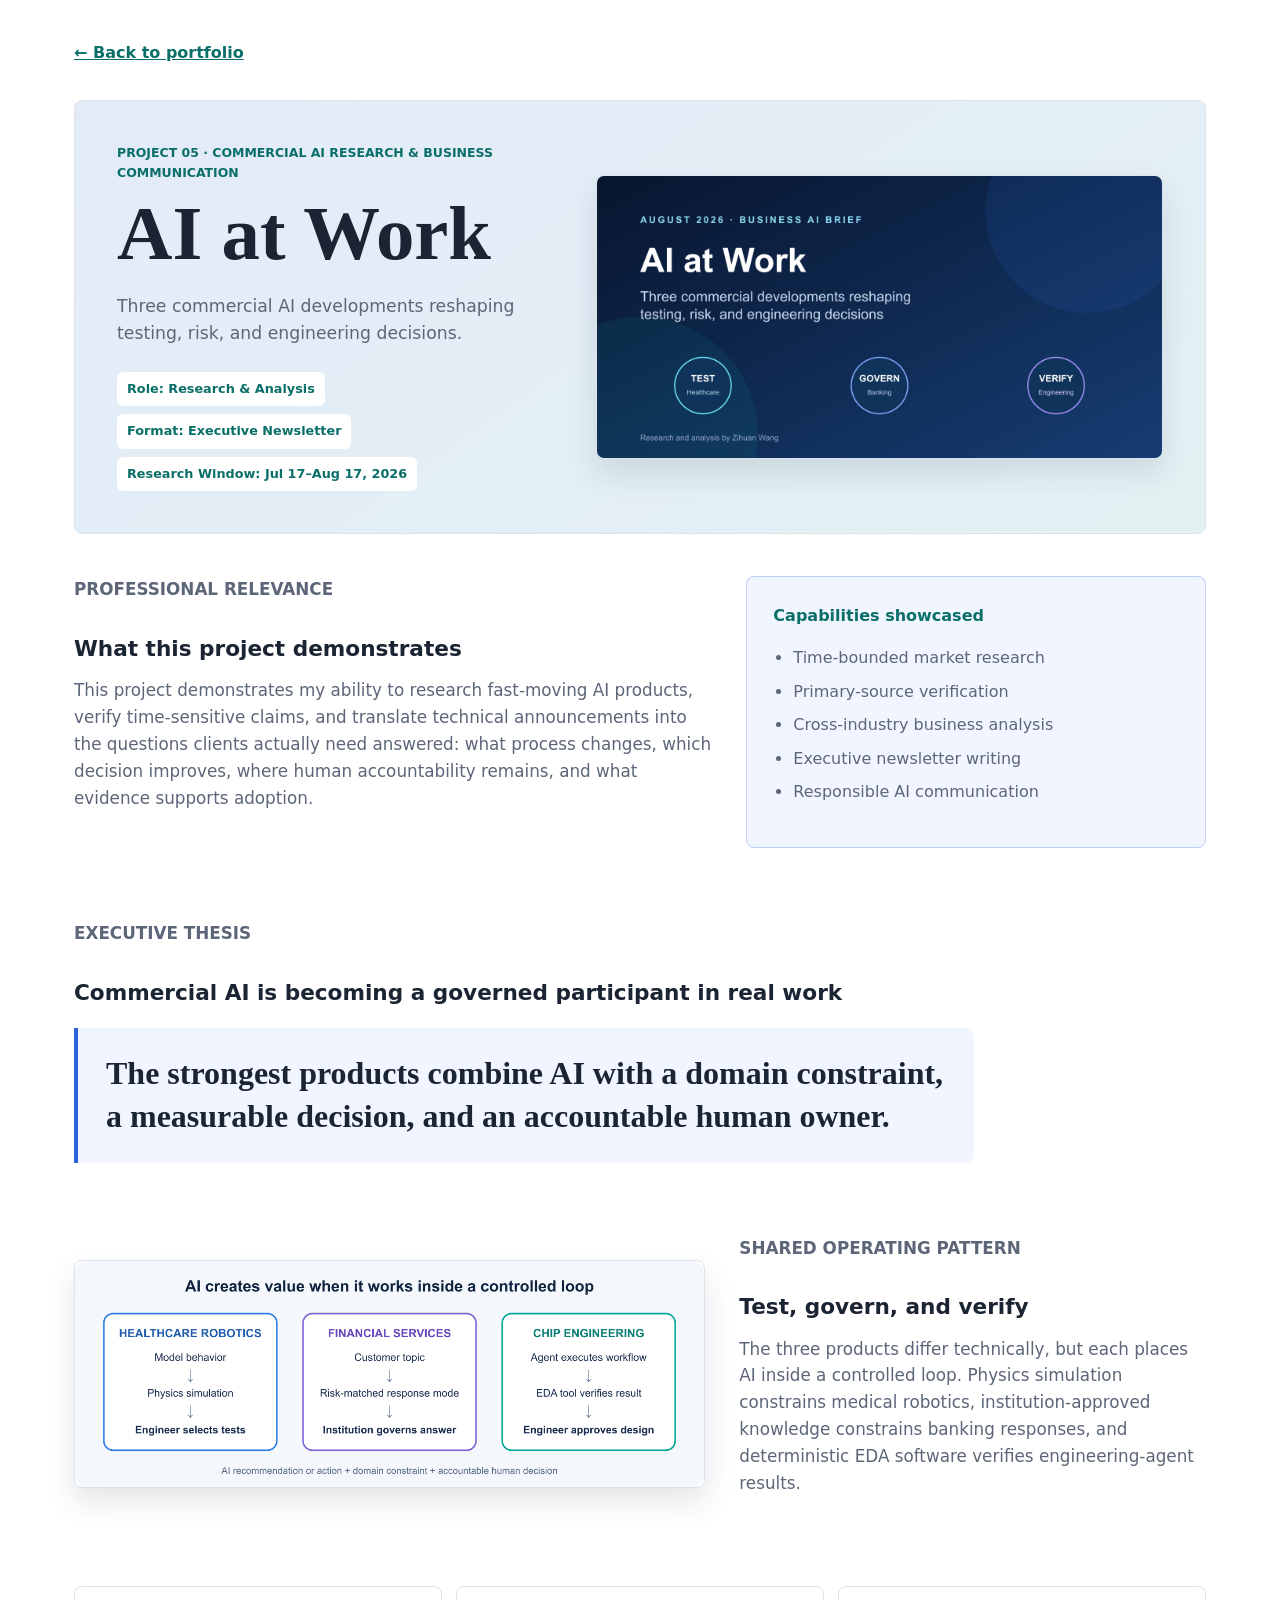
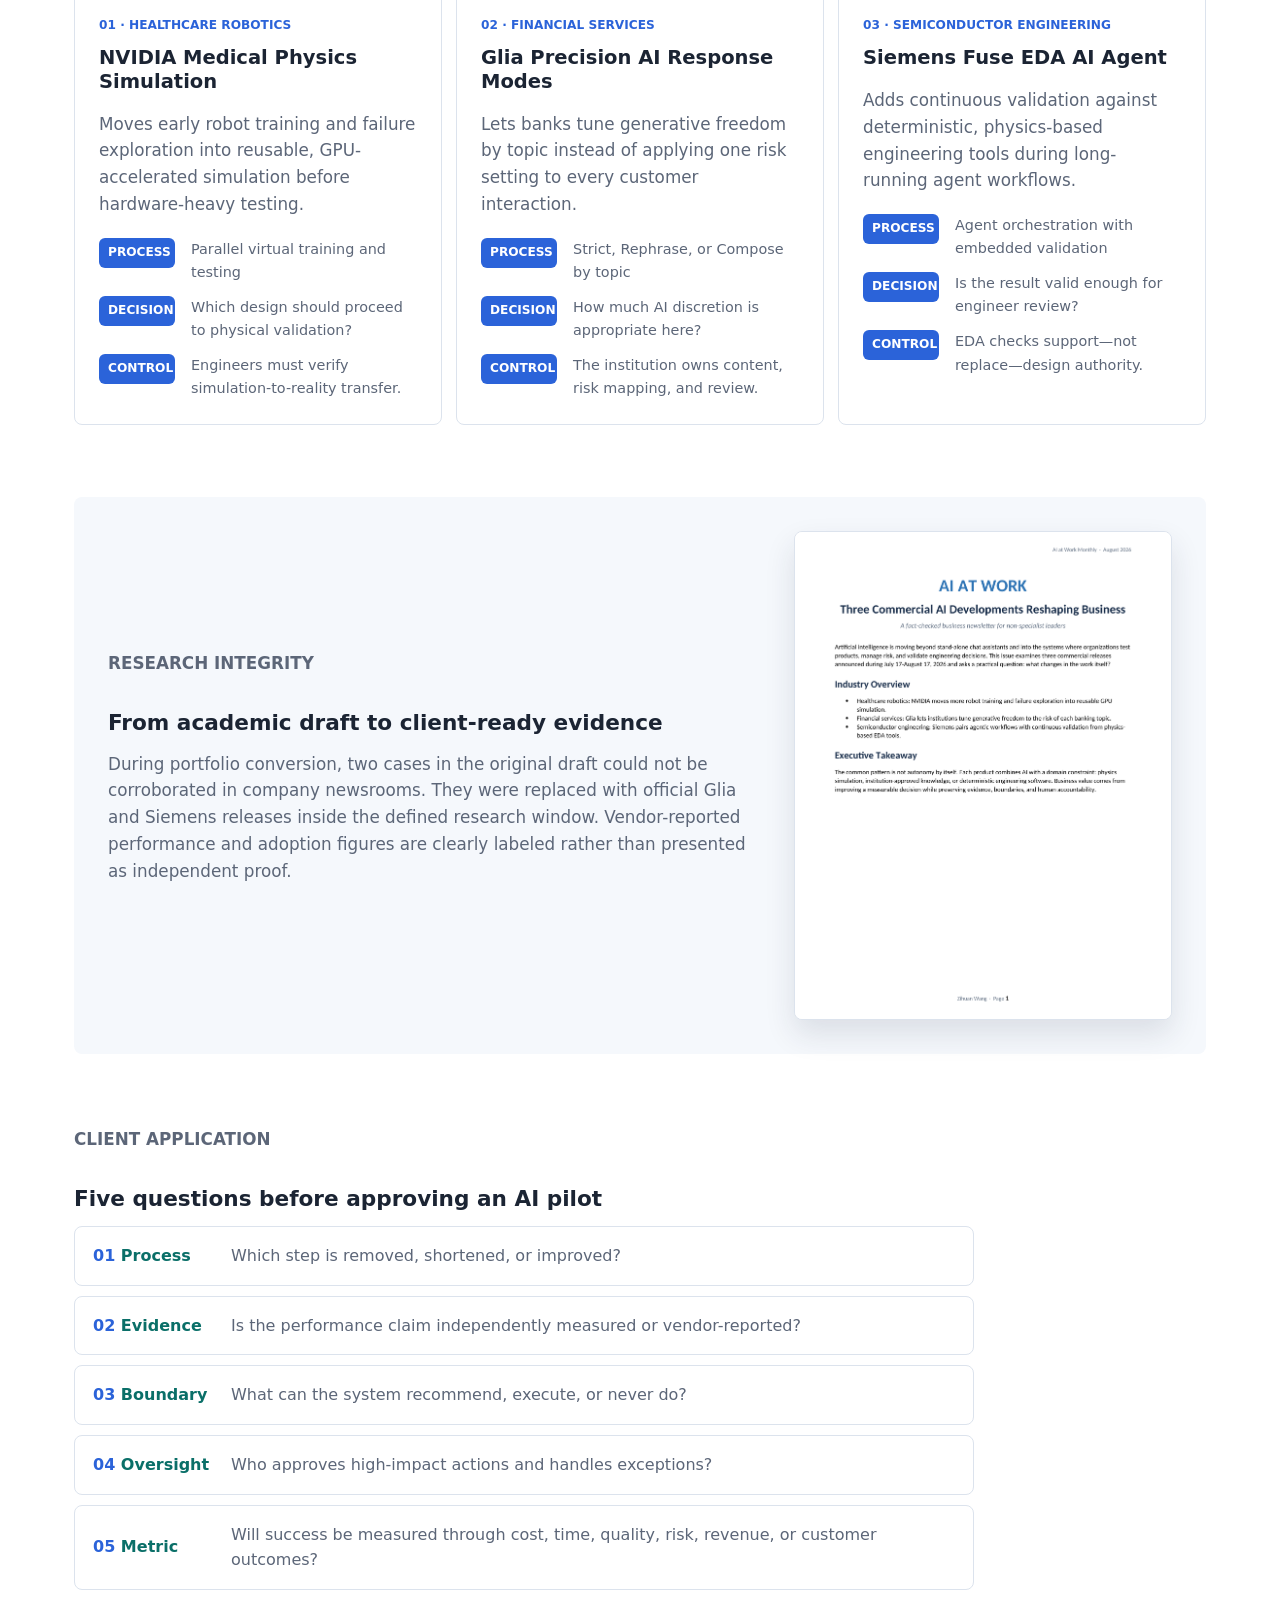
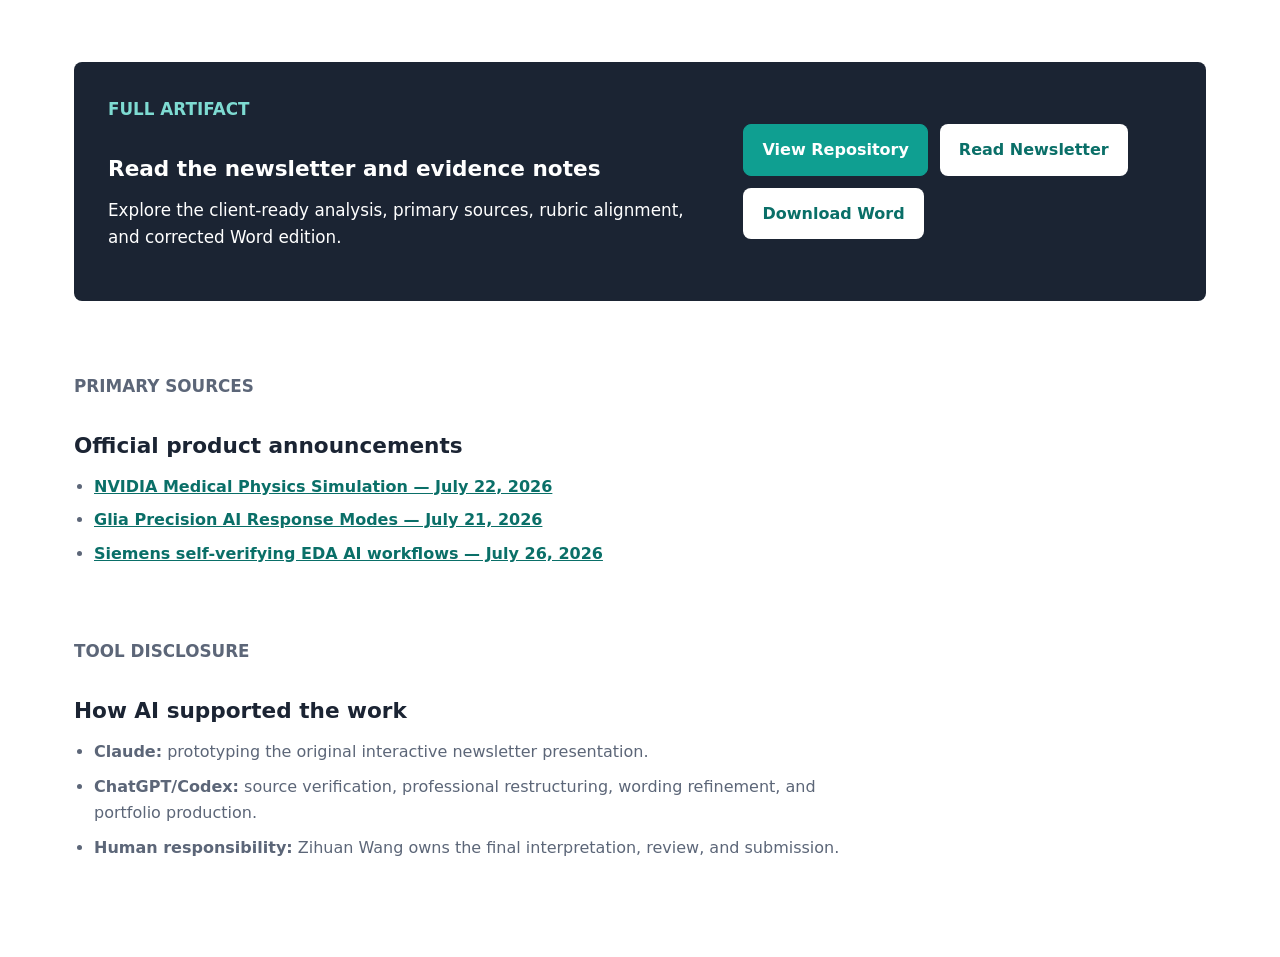
==== artifacts/commercial-ai-business-newsletter.html @ b663297c "Add commercial AI newsletter project" ====
<!doctype html>
<html lang="en">
  <head>
    <meta charset="utf-8">
    <meta name="viewport" content="width=device-width, initial-scale=1">
    <meta name="description" content="A fact-checked business newsletter analyzing recent commercial AI releases across healthcare robotics, financial services, and semiconductor engineering.">
    <title>AI at Work Newsletter | Zihuan Wang</title>
    <link rel="stylesheet" href="../styles.css">
    <link rel="stylesheet" href="artifact-page.css">
  </head>
  <body>
    <main class="artifact-page">
      <a class="back-link" href="../index.html#artifacts">← Back to portfolio</a>

      <header class="artifact-hero newsletter-hero">
        <div class="newsletter-hero-copy">
          <p class="eyebrow">Project 05 · Commercial AI Research &amp; Business Communication</p>
          <h1>AI at Work</h1>
          <p class="newsletter-subtitle">Three commercial AI developments reshaping testing, risk, and engineering decisions.</p>
          <div class="case-meta" aria-label="Project details">
            <span>Role: Research &amp; Analysis</span>
            <span>Format: Executive Newsletter</span>
            <span>Research Window: Jul 17–Aug 17, 2026</span>
          </div>
        </div>
        <img src="../assets/commercial-ai-newsletter/cover.png" alt="AI at Work newsletter cover">
      </header>

      <section class="artifact-body">
        <div class="lead-grid">
          <div>
            <p class="eyebrow">Professional Relevance</p>
            <h2>What this project demonstrates</h2>
            <p>
              This project demonstrates my ability to research fast-moving AI products,
              verify time-sensitive claims, and translate technical announcements into the
              questions clients actually need answered: what process changes, which decision
              improves, where human accountability remains, and what evidence supports adoption.
            </p>
          </div>
          <aside class="case-callout newsletter-callout">
            <strong>Capabilities showcased</strong>
            <ul>
              <li>Time-bounded market research</li>
              <li>Primary-source verification</li>
              <li>Cross-industry business analysis</li>
              <li>Executive newsletter writing</li>
              <li>Responsible AI communication</li>
            </ul>
          </aside>
        </div>

        <section class="case-section simple-definition newsletter-thesis">
          <p class="eyebrow">Executive Thesis</p>
          <h2>Commercial AI is becoming a governed participant in real work</h2>
          <blockquote>
            The strongest products combine AI with a domain constraint, a measurable decision,
            and an accountable human owner.
          </blockquote>
        </section>

        <section class="case-section newsletter-model">
          <img src="../assets/commercial-ai-newsletter/operating-model.png" alt="Comparison of controlled AI operating loops in healthcare, banking, and chip engineering">
          <div>
            <p class="eyebrow">Shared Operating Pattern</p>
            <h2>Test, govern, and verify</h2>
            <p>
              The three products differ technically, but each places AI inside a controlled
              loop. Physics simulation constrains medical robotics, institution-approved
              knowledge constrains banking responses, and deterministic EDA software verifies
              engineering-agent results.
            </p>
          </div>
        </section>

        <section class="case-section newsletter-cases" aria-label="Three industry cases">
          <article>
            <span>01 · Healthcare Robotics</span>
            <h3>NVIDIA Medical Physics Simulation</h3>
            <p>Moves early robot training and failure exploration into reusable, GPU-accelerated simulation before hardware-heavy testing.</p>
            <dl>
              <dt>Process</dt><dd>Parallel virtual training and testing</dd>
              <dt>Decision</dt><dd>Which design should proceed to physical validation?</dd>
              <dt>Control</dt><dd>Engineers must verify simulation-to-reality transfer.</dd>
            </dl>
          </article>
          <article>
            <span>02 · Financial Services</span>
            <h3>Glia Precision AI Response Modes</h3>
            <p>Lets banks tune generative freedom by topic instead of applying one risk setting to every customer interaction.</p>
            <dl>
              <dt>Process</dt><dd>Strict, Rephrase, or Compose by topic</dd>
              <dt>Decision</dt><dd>How much AI discretion is appropriate here?</dd>
              <dt>Control</dt><dd>The institution owns content, risk mapping, and review.</dd>
            </dl>
          </article>
          <article>
            <span>03 · Semiconductor Engineering</span>
            <h3>Siemens Fuse EDA AI Agent</h3>
            <p>Adds continuous validation against deterministic, physics-based engineering tools during long-running agent workflows.</p>
            <dl>
              <dt>Process</dt><dd>Agent orchestration with embedded validation</dd>
              <dt>Decision</dt><dd>Is the result valid enough for engineer review?</dd>
              <dt>Control</dt><dd>EDA checks support—not replace—design authority.</dd>
            </dl>
          </article>
        </section>

        <section class="case-section evidence-section">
          <div>
            <p class="eyebrow">Research Integrity</p>
            <h2>From academic draft to client-ready evidence</h2>
            <p>
              During portfolio conversion, two cases in the original draft could not be
              corroborated in company newsrooms. They were replaced with official Glia and
              Siemens releases inside the defined research window. Vendor-reported performance
              and adoption figures are clearly labeled rather than presented as independent proof.
            </p>
          </div>
          <img src="../assets/commercial-ai-newsletter/word-preview.png" alt="Preview of the corrected AI at Work Word newsletter">
        </section>

        <section class="case-section client-checklist-section">
          <p class="eyebrow">Client Application</p>
          <h2>Five questions before approving an AI pilot</h2>
          <ol class="client-checklist">
            <li><strong>Process</strong><span>Which step is removed, shortened, or improved?</span></li>
            <li><strong>Evidence</strong><span>Is the performance claim independently measured or vendor-reported?</span></li>
            <li><strong>Boundary</strong><span>What can the system recommend, execute, or never do?</span></li>
            <li><strong>Oversight</strong><span>Who approves high-impact actions and handles exceptions?</span></li>
            <li><strong>Metric</strong><span>Will success be measured through cost, time, quality, risk, revenue, or customer outcomes?</span></li>
          </ol>
        </section>

        <section class="artifact-cta">
          <div>
            <p class="eyebrow">Full Artifact</p>
            <h2>Read the newsletter and evidence notes</h2>
            <p>Explore the client-ready analysis, primary sources, rubric alignment, and corrected Word edition.</p>
          </div>
          <div class="artifact-actions">
            <a class="button primary" href="https://github.com/wangzihuan2002/commercial-ai-business-newsletter">View Repository</a>
            <a class="button secondary" href="https://github.com/wangzihuan2002/commercial-ai-business-newsletter/blob/main/NEWSLETTER.md">Read Newsletter</a>
            <a class="button secondary" href="files/commercial-ai-business-newsletter.docx">Download Word</a>
          </div>
        </section>

        <section class="case-section sources">
          <p class="eyebrow">Primary Sources</p>
          <h2>Official product announcements</h2>
          <ul>
            <li><a href="https://blogs.nvidia.com/blog/medical-physics-simulation-open-source/">NVIDIA Medical Physics Simulation — July 22, 2026</a></li>
            <li><a href="https://www.glia.com/news/glia-banker-response-modes">Glia Precision AI Response Modes — July 21, 2026</a></li>
            <li><a href="https://news.siemens.com/en-us/siemens-nvidia-dac-2026/">Siemens self-verifying EDA AI workflows — July 26, 2026</a></li>
          </ul>
        </section>

        <section class="case-section tool-disclosure">
          <p class="eyebrow">Tool Disclosure</p>
          <h2>How AI supported the work</h2>
          <ul>
            <li><strong>Claude:</strong> prototyping the original interactive newsletter presentation.</li>
            <li><strong>ChatGPT/Codex:</strong> source verification, professional restructuring, wording refinement, and portfolio production.</li>
            <li><strong>Human responsibility:</strong> Zihuan Wang owns the final interpretation, review, and submission.</li>
          </ul>
        </section>
      </section>
    </main>
  </body>
</html>
---- styles.css ----
:root {
  --ink: #1b2433;
  --muted: #5c6678;
  --line: #dce3ed;
  --paper: #ffffff;
  --mist: #f5f8fc;
  --teal: #0f9f91;
  --teal-dark: #0a6f68;
  --blue: #2b63d9;
  --green: #218568;
  --gold: #b36b00;
  --rose: #b7445d;
  --violet: #6854c8;
  --shadow: 0 18px 45px rgba(31, 42, 68, 0.12);
}

* {
  box-sizing: border-box;
}

html {
  scroll-behavior: smooth;
}

body {
  margin: 0;
  color: var(--ink);
  background: var(--paper);
  font-family: Inter, ui-sans-serif, system-ui, -apple-system, BlinkMacSystemFont, "Segoe UI", sans-serif;
  line-height: 1.6;
}

a {
  color: inherit;
}

.site-header {
  background:
    linear-gradient(135deg, rgba(15, 159, 145, 0.11), transparent 38%),
    linear-gradient(165deg, rgba(43, 99, 217, 0.12), transparent 46%),
    #f8fbff;
  border-bottom: 1px solid var(--line);
}

.nav {
  display: flex;
  align-items: center;
  justify-content: space-between;
  gap: 24px;
  max-width: 1180px;
  margin: 0 auto;
  padding: 24px;
}

.brand {
  font-weight: 800;
  text-decoration: none;
  color: var(--teal-dark);
}

.nav-links {
  display: flex;
  flex-wrap: wrap;
  gap: 8px;
}

.nav-links a {
  min-height: 40px;
  padding: 8px 12px;
  border-radius: 8px;
  text-decoration: none;
  color: var(--muted);
  font-weight: 700;
}

.nav-links a:hover {
  background: rgba(15, 159, 145, 0.1);
  color: var(--teal-dark);
}

.hero {
  display: grid;
  grid-template-columns: minmax(0, 1.05fr) minmax(320px, 0.95fr);
  align-items: center;
  gap: 48px;
  max-width: 1180px;
  min-height: 620px;
  margin: 0 auto;
  padding: 64px 24px 86px;
}

.eyebrow {
  margin: 0 0 10px;
  color: var(--teal-dark);
  font-size: 0.78rem;
  font-weight: 900;
  letter-spacing: 0;
  text-transform: uppercase;
}

h1,
h2,
h3,
p {
  overflow-wrap: anywhere;
}

h1,
h2 {
  margin: 0;
  line-height: 1.08;
  font-family: Georgia, "Times New Roman", serif;
  font-weight: 800;
}

h1 {
  max-width: 760px;
  font-size: clamp(2.7rem, 6vw, 5.5rem);
}

h2 {
  font-size: clamp(2rem, 4vw, 3.25rem);
}

h3 {
  margin: 0;
  line-height: 1.22;
  font-size: 1.22rem;
}

.hero-text {
  max-width: 650px;
  margin: 24px 0 0;
  color: var(--muted);
  font-size: 1.18rem;
}

.hero-actions {
  display: flex;
  flex-wrap: wrap;
  gap: 12px;
  margin-top: 34px;
}

.button {
  display: inline-flex;
  align-items: center;
  justify-content: center;
  min-height: 48px;
  padding: 12px 18px;
  border: 1px solid var(--line);
  border-radius: 8px;
  font-weight: 800;
  text-decoration: none;
}

.button.primary {
  border-color: var(--teal);
  background: var(--teal);
  color: #fff;
}

.button.secondary {
  background: #fff;
  color: var(--teal-dark);
}

.hero-visual {
  min-height: 430px;
  padding: 18px;
  border: 1px solid var(--line);
  border-radius: 8px;
  background: rgba(255, 255, 255, 0.88);
  box-shadow: var(--shadow);
}

.hero-project {
  display: block;
  overflow: hidden;
  border: 1px solid var(--line);
  border-radius: 8px;
  background: #fff;
  box-shadow: var(--shadow);
  color: var(--ink);
  text-decoration: none;
  transition: transform 180ms ease, box-shadow 180ms ease;
}

.hero-project:hover {
  transform: translateY(-4px);
  box-shadow: 0 24px 54px rgba(31, 42, 68, 0.17);
}

.hero-project img {
  display: block;
  width: 100%;
  aspect-ratio: 16 / 9;
  object-fit: cover;
}

.hero-project-caption {
  display: grid;
  gap: 3px;
  padding: 18px 20px 20px;
}

.hero-project-caption span {
  color: var(--teal-dark);
  font-size: 0.75rem;
  font-weight: 900;
  text-transform: uppercase;
}

.hero-project-caption strong {
  font-size: 1.08rem;
}

.visual-toolbar {
  display: flex;
  gap: 8px;
  padding: 8px 0 18px;
}

.visual-toolbar span {
  width: 11px;
  height: 11px;
  border-radius: 50%;
  background: #bcc8d8;
}

.visual-grid {
  display: grid;
  grid-template-columns: 1fr 1fr;
  gap: 14px;
}

.metric-card,
.mini-chart,
.mini-notes {
  border: 1px solid var(--line);
  border-radius: 8px;
  background: var(--mist);
}

.metric-card {
  min-height: 120px;
  padding: 18px;
}

.metric-card strong {
  display: block;
  color: var(--teal-dark);
  font-size: 2.3rem;
  line-height: 1;
}

.metric-card span {
  color: var(--muted);
  font-weight: 700;
}

.mini-chart {
  display: flex;
  align-items: end;
  gap: 10px;
  min-height: 178px;
  padding: 18px;
}

.mini-chart span {
  flex: 1;
  min-width: 18px;
  border-radius: 6px 6px 0 0;
  background: var(--blue);
}

.mini-notes {
  display: grid;
  gap: 10px;
  min-height: 178px;
  padding: 18px;
}

.mini-notes span {
  display: block;
  min-height: 22px;
  border-radius: 6px;
  background: #fff;
  color: var(--muted);
  font-size: 0.85rem;
  font-weight: 800;
  padding: 4px 8px;
}

.section {
  max-width: 1180px;
  margin: 0 auto;
  padding: 86px 24px;
}

.section-heading {
  max-width: 440px;
  margin-bottom: 34px;
}

.section-heading.wide {
  max-width: 760px;
}

.section-heading p:not(.eyebrow) {
  color: var(--muted);
  font-size: 1.05rem;
}

.intro-layout {
  display: grid;
  grid-template-columns: minmax(0, 1fr) minmax(300px, 390px);
  gap: 32px;
  align-items: start;
}

.intro-layout p {
  margin-top: 0;
  color: var(--muted);
  font-size: 1.08rem;
}

.value-panel {
  padding: 28px;
  border: 1px solid rgba(15, 159, 145, 0.28);
  border-radius: 8px;
  background: #eefaf8;
}

.value-panel h3 {
  color: var(--teal-dark);
}

.value-panel p {
  margin: 16px 0 0;
}

.artifact-list {
  display: grid;
  gap: 22px;
}

.featured-artifact {
  display: grid;
  grid-template-columns: minmax(320px, 0.92fr) minmax(0, 1.08fr);
  gap: 36px;
  padding: 28px;
  border: 1px solid var(--line);
  border-radius: 8px;
  background: #fff;
  box-shadow: var(--shadow);
}

.artifact-image {
  align-self: start;
  overflow: hidden;
  border: 1px solid var(--line);
  border-radius: 8px;
  background: var(--mist);
}

.artifact-image img {
  display: block;
  width: 100%;
  aspect-ratio: 16 / 9;
  object-fit: cover;
  transition: transform 220ms ease;
}

.artifact-image:hover img {
  transform: scale(1.015);
}

.project-tags {
  display: flex;
  flex-wrap: wrap;
  gap: 8px;
  margin-bottom: 18px;
}

.project-number {
  margin: 0 0 8px;
  color: var(--teal-dark);
  font-size: 0.78rem;
  font-weight: 900;
  letter-spacing: 0.08em;
  text-transform: uppercase;
}

.project-two {
  margin-top: 4px;
}

.project-three {
  margin-top: 4px;
}

.project-four {
  margin-top: 4px;
}

.project-five {
  margin-top: 4px;
}

.report-preview-card {
  display: flex;
  align-items: flex-start;
  justify-content: center;
  min-height: 430px;
  padding: 24px;
  background:
    linear-gradient(145deg, rgba(43, 99, 217, 0.08), rgba(15, 159, 145, 0.1)),
    var(--mist);
}

.report-preview-card img {
  width: auto;
  max-width: 100%;
  height: 380px;
  aspect-ratio: auto;
  object-fit: contain;
  box-shadow: 0 14px 30px rgba(31, 42, 68, 0.16);
}

.project-tags span {
  padding: 6px 9px;
  border-radius: 6px;
  background: #eefaf8;
  color: var(--teal-dark);
  font-size: 0.74rem;
  font-weight: 900;
  text-transform: uppercase;
}

.artifact-summary {
  margin: 0 0 24px;
  color: var(--muted);
  font-size: 1.05rem;
}

.artifact-actions {
  display: flex;
  flex-wrap: wrap;
  gap: 12px;
  margin-top: 26px;
}

.artifact-card {
  display: grid;
  grid-template-columns: 340px minmax(0, 1fr);
  gap: 28px;
  padding: 24px;
  border: 1px solid var(--line);
  border-radius: 8px;
  background: #fff;
  box-shadow: 0 12px 32px rgba(31, 42, 68, 0.07);
}

.artifact-preview {
  position: relative;
  min-height: 280px;
  overflow: hidden;
  border-radius: 8px;
  padding: 18px;
}

.preview-label {
  display: inline-flex;
  padding: 6px 10px;
  border-radius: 6px;
  background: rgba(255, 255, 255, 0.72);
  font-size: 0.82rem;
  font-weight: 900;
}

.preview-blue { background: #edf4ff; color: #244a9f; }
.preview-green { background: #ecf9f3; color: #12624d; }
.preview-gold { background: #fff6df; color: #835000; }
.preview-rose { background: #fff0f3; color: #8b2d43; }
.preview-violet { background: #f2efff; color: #4935a2; }

.preview-window {
  display: grid;
  gap: 12px;
  margin-top: 42px;
}

.preview-window div {
  height: 48px;
  border-radius: 8px;
  background: #fff;
}

.preview-window div:nth-child(2) {
  width: 72%;
}

.preview-window div:nth-child(3) {
  width: 88%;
}

.preview-dashboard {
  display: grid;
  grid-template-columns: 1fr 1fr;
  gap: 12px;
  margin-top: 42px;
}

.preview-dashboard span {
  min-height: 82px;
  border-radius: 8px;
  background: rgba(255, 255, 255, 0.86);
}

.prompt-block,
.ethics-map,
.automation-flow {
  display: grid;
  gap: 12px;
  margin-top: 42px;
}

.prompt-block span,
.ethics-map span,
.automation-flow span {
  display: block;
  padding: 16px;
  border-radius: 8px;
  background: rgba(255, 255, 255, 0.86);
  font-weight: 900;
}

.artifact-content h3 {
  margin-bottom: 18px;
  color: var(--ink);
  font-size: 1.55rem;
}

dl {
  display: grid;
  gap: 12px 16px;
  grid-template-columns: 112px minmax(0, 1fr);
  margin: 0;
}

dt {
  align-self: start;
  padding: 5px 9px;
  border-radius: 6px;
  background: var(--ink);
  color: #fff;
  font-size: 0.76rem;
  font-weight: 900;
  text-align: center;
  text-transform: uppercase;
}

dd {
  margin: 0;
  color: var(--muted);
}

.artifact-link {
  display: inline-flex;
  margin-top: 22px;
  color: var(--teal-dark);
  font-weight: 900;
}

.contact-section {
  display: flex;
  align-items: center;
  justify-content: space-between;
  gap: 28px;
}

.contact-section p:not(.eyebrow) {
  color: var(--muted);
}

.contact-links {
  display: flex;
  flex-wrap: wrap;
  gap: 12px;
}

.contact-links a {
  display: inline-flex;
  min-height: 44px;
  align-items: center;
  justify-content: center;
  padding: 10px 14px;
  border: 1px solid var(--line);
  border-radius: 8px;
  color: var(--teal-dark);
  font-weight: 900;
  text-decoration: none;
}

.footer {
  display: flex;
  justify-content: space-between;
  gap: 18px;
  padding: 26px 24px;
  border-top: 1px solid var(--line);
  color: var(--muted);
}

.footer p {
  margin: 0;
}

.footer a {
  font-weight: 900;
}

@media (max-width: 900px) {
  .hero,
  .intro-layout,
  .artifact-card,
  .featured-artifact,
  .contact-section {
    grid-template-columns: 1fr;
  }

  .hero {
    min-height: auto;
  }

  .artifact-card {
    padding: 18px;
  }

  .artifact-preview {
    min-height: 220px;
  }

  .contact-section {
    display: grid;
  }
}

@media (max-width: 640px) {
  .nav {
    align-items: flex-start;
    flex-direction: column;
  }

  .nav-links {
    width: 100%;
  }

  .nav-links a {
    flex: 1 1 calc(50% - 8px);
    text-align: center;
  }

  .hero,
  .section {
    padding-left: 18px;
    padding-right: 18px;
  }

  .hero {
    padding-top: 42px;
    padding-bottom: 58px;
  }

  .hero-visual {
    min-height: 360px;
  }

  .visual-grid {
    grid-template-columns: 1fr;
  }

  .mini-chart,
  .mini-notes {
    min-height: 130px;
  }

  dl {
    grid-template-columns: 1fr;
  }

  dt {
    width: max-content;
    max-width: 100%;
  }

  .footer {
    flex-direction: column;
  }
}
---- artifacts/artifact-page.css ----
.artifact-page {
  max-width: 1180px;
  margin: 0 auto;
  padding: 40px 24px 80px;
}

.case-hero {
  display: grid;
  grid-template-columns: minmax(0, 1fr) minmax(320px, 0.8fr);
  gap: 34px;
  align-items: center;
}

.case-hero img {
  display: block;
  width: 100%;
  border: 1px solid var(--line);
  border-radius: 8px;
  box-shadow: 0 14px 30px rgba(31, 42, 68, 0.12);
}

.case-meta {
  display: flex;
  flex-wrap: wrap;
  gap: 8px;
  margin-top: 24px;
}

.case-meta span {
  padding: 7px 10px;
  border-radius: 6px;
  background: #fff;
  color: var(--teal-dark);
  font-size: 0.8rem;
  font-weight: 800;
}

.back-link {
  display: inline-flex;
  margin-bottom: 34px;
  color: var(--teal-dark);
  font-weight: 900;
}

.artifact-hero {
  padding: 42px;
  border: 1px solid var(--line);
  border-radius: 8px;
  background: var(--mist);
}

.artifact-hero p:not(.eyebrow) {
  max-width: 720px;
  color: var(--muted);
  font-size: 1.08rem;
}

.artifact-body {
  padding-top: 42px;
}

.artifact-body h2 {
  margin-top: 34px;
  margin-bottom: 16px;
  font-family: Inter, ui-sans-serif, system-ui, -apple-system, BlinkMacSystemFont, "Segoe UI", sans-serif;
  font-size: 1.35rem;
}

.artifact-body p {
  color: var(--muted);
  font-size: 1.05rem;
}

.lead-grid,
.comparison-section {
  display: grid;
  grid-template-columns: minmax(0, 1fr) minmax(280px, 0.72fr);
  gap: 34px;
  align-items: start;
}

.case-callout {
  padding: 26px;
  border: 1px solid rgba(15, 159, 145, 0.28);
  border-radius: 8px;
  background: #eefaf8;
}

.case-callout strong {
  color: var(--teal-dark);
}

.case-callout ul,
.priority-list,
.sources ul {
  padding-left: 20px;
}

.case-callout li,
.priority-list li,
.sources li {
  margin-top: 8px;
  color: var(--muted);
}

.case-section {
  margin-top: 72px;
}

.case-section > p {
  max-width: 850px;
}

.timeline-story {
  margin-top: 80px;
}

.case-section-heading {
  max-width: 720px;
  margin-bottom: 34px;
}

.timeline-entry {
  display: grid;
  grid-template-columns: minmax(0, 1.08fr) minmax(280px, 0.92fr);
  gap: 34px;
  align-items: center;
  padding: 34px 0;
  border-top: 1px solid var(--line);
}

.timeline-entry.reverse img {
  order: 2;
}

.timeline-entry img,
.comparison-section img {
  display: block;
  width: 100%;
  border: 1px solid var(--line);
  border-radius: 8px;
  box-shadow: 0 12px 28px rgba(31, 42, 68, 0.1);
}

.timeline-entry .year {
  display: inline-block;
  margin-bottom: 10px;
  color: var(--teal-dark);
  font-size: 1.7rem;
  font-weight: 900;
}

.timeline-entry h3 {
  font-size: 1.55rem;
}

.timeline-entry .implication {
  padding-left: 16px;
  border-left: 3px solid var(--teal);
}

.comparison-section {
  grid-template-columns: minmax(0, 0.85fr) minmax(360px, 1.15fr);
  align-items: center;
  padding: 38px;
  border-radius: 8px;
  background: var(--mist);
}

.process-grid {
  display: grid;
  grid-template-columns: repeat(4, 1fr);
  gap: 14px;
}

.process-grid article {
  padding: 22px;
  border: 1px solid var(--line);
  border-radius: 8px;
  background: #fff;
}

.process-grid span {
  color: var(--teal);
  font-weight: 900;
}

.process-grid h3 {
  margin-top: 10px;
}

.process-grid p {
  margin-bottom: 0;
  font-size: 0.95rem;
}

.artifact-cta {
  display: flex;
  align-items: center;
  justify-content: space-between;
  gap: 30px;
  margin-top: 72px;
  padding: 34px;
  border-radius: 8px;
  background: var(--ink);
  color: #fff;
}

.artifact-cta h2,
.artifact-cta p {
  color: #fff;
}

.artifact-cta .eyebrow {
  color: #7edbd2;
}

.artifact-cta .artifact-actions {
  margin-top: 0;
}

.artifact-cta .button.secondary {
  border-color: rgba(255, 255, 255, 0.35);
}

.sources a {
  color: var(--teal-dark);
  font-weight: 700;
}

.model-selection-hero {
  background:
    linear-gradient(145deg, rgba(43, 99, 217, 0.08), rgba(15, 159, 145, 0.1)),
    var(--mist);
}

.model-choice-visual {
  display: grid;
  gap: 10px;
}

.choice-block {
  display: grid;
  gap: 4px;
  padding: 22px;
  border: 1px solid var(--line);
  border-radius: 8px;
  background: rgba(255, 255, 255, 0.92);
  box-shadow: 0 12px 26px rgba(31, 42, 68, 0.08);
}

.choice-block span,
.choice-block small {
  color: var(--muted);
}

.choice-block strong {
  color: var(--blue);
  font-size: 1.45rem;
}

.deep-choice strong {
  color: var(--teal-dark);
}

.choice-divider {
  color: var(--muted);
  font-size: 0.75rem;
  font-weight: 900;
  text-align: center;
  text-transform: uppercase;
}

.model-case-grid {
  display: grid;
  grid-template-columns: 1fr 1fr;
  gap: 18px;
}

.model-case-card {
  padding: 30px;
  border: 1px solid rgba(43, 99, 217, 0.2);
  border-radius: 8px;
  background: #f6f9ff;
}

.model-case-card.deep-card {
  border-color: rgba(15, 159, 145, 0.25);
  background: #f1fbf9;
}

.model-case-card ul {
  padding-left: 20px;
  color: var(--muted);
}

.model-case-card li {
  margin-top: 8px;
}

.fit-label,
.not-fit-label {
  margin-top: 24px;
  color: var(--teal-dark);
  font-size: 0.76rem;
  font-weight: 900;
  letter-spacing: 0.06em;
  text-transform: uppercase;
}

.not-fit-label {
  color: #8b2d43;
}

.decision-matrix-section {
  align-items: stretch;
}

.decision-scorecard {
  display: grid;
  align-content: center;
  gap: 10px;
}

.decision-scorecard div {
  display: flex;
  align-items: center;
  justify-content: space-between;
  gap: 16px;
  padding: 14px 16px;
  border: 1px solid var(--line);
  border-radius: 8px;
  background: #fff;
}

.decision-scorecard span {
  color: var(--muted);
}

.decision-scorecard strong {
  color: var(--teal-dark);
  text-align: right;
}

.neural-hero {
  display: grid;
  gap: 26px;
  padding: 34px;
  background:
    linear-gradient(145deg, rgba(179, 107, 0, 0.08), rgba(15, 159, 145, 0.1)),
    var(--mist);
}

.neural-hero-copy {
  max-width: 850px;
}

.neural-hero img,
.analogy-section img {
  display: block;
  width: 100%;
  border: 1px solid var(--line);
  border-radius: 8px;
  box-shadow: 0 14px 30px rgba(31, 42, 68, 0.12);
}

.simple-definition {
  max-width: 900px;
}

.simple-definition blockquote {
  margin: 24px 0;
  padding: 24px 28px;
  border-left: 4px solid var(--gold);
  border-radius: 0 8px 8px 0;
  background: #fff7e8;
  color: var(--ink);
  font-family: Georgia, "Times New Roman", serif;
  font-size: clamp(1.35rem, 3vw, 2rem);
  font-weight: 700;
  line-height: 1.35;
}

.analogy-section {
  display: grid;
  grid-template-columns: minmax(0, 1.15fr) minmax(280px, 0.85fr);
  gap: 34px;
  align-items: center;
}

.learning-steps {
  display: grid;
  grid-template-columns: repeat(4, 1fr);
  gap: 14px;
}

.learning-steps article {
  padding: 22px;
  border: 1px solid var(--line);
  border-radius: 8px;
  background: #fff;
}

.learning-steps span {
  color: var(--gold);
  font-weight: 900;
}

.learning-steps h3 {
  margin-top: 10px;
}

.learning-steps p {
  margin-bottom: 0;
  font-size: 0.94rem;
}

.prompt-section {
  display: grid;
  grid-template-columns: minmax(260px, 0.7fr) minmax(0, 1.3fr);
  gap: 34px;
}

.prompt-evolution {
  display: grid;
  gap: 12px;
}

.prompt-evolution article {
  display: grid;
  grid-template-columns: 90px 170px minmax(0, 1fr);
  gap: 16px;
  align-items: center;
  padding: 16px 18px;
  border: 1px solid var(--line);
  border-radius: 8px;
  background: var(--mist);
}

.prompt-evolution span {
  color: var(--teal-dark);
  font-size: 0.78rem;
  font-weight: 900;
  text-transform: uppercase;
}

.prompt-evolution p {
  margin: 0;
  font-size: 0.95rem;
}

.neural-limits {
  background:
    linear-gradient(145deg, rgba(179, 107, 0, 0.06), transparent),
    var(--mist);
}

.tool-disclosure ul {
  max-width: 800px;
  padding-left: 20px;
}

.tool-disclosure li {
  margin-top: 10px;
  color: var(--muted);
}

.bias-hero {
  display: grid;
  gap: 26px;
  padding: 34px;
  background:
    linear-gradient(145deg, rgba(15, 159, 145, 0.1), rgba(179, 107, 0, 0.08)),
    var(--mist);
}

.bias-hero-copy {
  max-width: 900px;
}

.bias-hero img,
.bias-lifecycle-section img {
  display: block;
  width: 100%;
  border: 1px solid var(--line);
  border-radius: 8px;
  box-shadow: 0 14px 30px rgba(31, 42, 68, 0.12);
}

.bias-commitment blockquote {
  border-left-color: var(--teal);
  background: #eefaf8;
}

.bias-lifecycle-section {
  display: grid;
  gap: 30px;
}

.bias-lifecycle-section > div {
  max-width: 850px;
}

.bias-entry-grid {
  display: grid;
  grid-template-columns: repeat(5, 1fr);
  gap: 12px;
}

.bias-entry-grid article,
.bias-method-grid article {
  padding: 20px;
  border: 1px solid var(--line);
  border-radius: 8px;
  background: #fff;
}

.bias-entry-grid span,
.bias-method-grid span {
  color: var(--gold);
  font-weight: 900;
}

.newsletter-hero {
  display: grid;
  grid-template-columns: minmax(0, 0.88fr) minmax(360px, 1.12fr);
  gap: 34px;
  align-items: center;
  background:
    linear-gradient(145deg, rgba(43, 99, 217, 0.09), rgba(15, 159, 145, 0.08)),
    var(--mist);
}

.newsletter-hero-copy .newsletter-subtitle {
  max-width: 620px;
}

.newsletter-hero img,
.newsletter-model img,
.evidence-section img {
  display: block;
  width: 100%;
  border: 1px solid var(--line);
  border-radius: 8px;
  box-shadow: 0 14px 30px rgba(31, 42, 68, 0.12);
}

.newsletter-callout {
  border-color: rgba(43, 99, 217, 0.24);
  background: #f1f5ff;
}

.newsletter-thesis blockquote {
  border-left-color: var(--blue);
  background: #f1f5ff;
}

.newsletter-model,
.evidence-section {
  display: grid;
  grid-template-columns: minmax(0, 1.15fr) minmax(280px, 0.85fr);
  gap: 34px;
  align-items: center;
}

.newsletter-cases {
  display: grid;
  grid-template-columns: repeat(3, 1fr);
  gap: 14px;
}

.newsletter-cases article {
  padding: 24px;
  border: 1px solid var(--line);
  border-radius: 8px;
  background: #fff;
}

.newsletter-cases article > span {
  color: var(--blue);
  font-size: 0.76rem;
  font-weight: 900;
  text-transform: uppercase;
}

.newsletter-cases h3 {
  margin-top: 10px;
}

.newsletter-cases dl {
  grid-template-columns: 76px minmax(0, 1fr);
  margin-top: 20px;
}

.newsletter-cases dt {
  background: var(--blue);
}

.newsletter-cases dd {
  font-size: 0.9rem;
}

.evidence-section {
  grid-template-columns: minmax(0, 1fr) minmax(280px, 0.58fr);
  padding: 34px;
  border-radius: 8px;
  background: var(--mist);
}

.evidence-section img {
  max-height: 520px;
  object-fit: contain;
  background: #fff;
}

.client-checklist {
  display: grid;
  gap: 10px;
  max-width: 900px;
  padding: 0;
  list-style: none;
  counter-reset: client-step;
}

.client-checklist li {
  display: grid;
  grid-template-columns: 120px minmax(0, 1fr);
  gap: 18px;
  align-items: center;
  padding: 16px 18px;
  border: 1px solid var(--line);
  border-radius: 8px;
  counter-increment: client-step;
}

.client-checklist strong {
  color: var(--teal-dark);
}

.client-checklist strong::before {
  content: "0" counter(client-step) "  ";
  color: var(--blue);
}

.client-checklist span {
  color: var(--muted);
}

.bias-entry-grid h3,
.bias-method-grid h3 {
  margin-top: 8px;
}

.bias-entry-grid p,
.bias-method-grid p {
  margin-bottom: 0;
  font-size: 0.93rem;
}

.bias-type-grid {
  display: grid;
  grid-template-columns: repeat(2, 1fr);
  gap: 14px;
}

.bias-type-grid article {
  padding: 26px;
  border: 1px solid rgba(15, 159, 145, 0.22);
  border-radius: 8px;
  background: #f2fbfa;
}

.bias-type-grid strong {
  color: var(--teal-dark);
  font-size: 0.78rem;
  text-transform: uppercase;
}

.bias-type-grid p:last-child {
  margin-bottom: 0;
}

.bias-method-grid {
  display: grid;
  grid-template-columns: repeat(3, 1fr);
  gap: 12px;
}

.bias-method-grid span {
  display: inline-flex;
  align-items: center;
  justify-content: center;
  width: 34px;
  height: 34px;
  border-radius: 50%;
  background: #fff3d9;
  color: var(--gold);
}

@media (max-width: 640px) {
  .artifact-page {
    padding-left: 18px;
    padding-right: 18px;
  }

  .artifact-hero {
    padding: 28px;
  }
}

@media (max-width: 900px) {
  .case-hero,
  .lead-grid,
  .timeline-entry,
  .comparison-section,
  .model-case-grid,
  .analogy-section,
  .prompt-section {
    grid-template-columns: 1fr;
  }

  .newsletter-hero,
  .newsletter-model,
  .evidence-section {
    grid-template-columns: 1fr;
  }

  .newsletter-cases {
    grid-template-columns: 1fr;
  }

  .bias-entry-grid {
    grid-template-columns: repeat(2, 1fr);
  }

  .bias-method-grid {
    grid-template-columns: repeat(2, 1fr);
  }

  .timeline-entry.reverse img {
    order: initial;
  }

  .process-grid {
    grid-template-columns: repeat(2, 1fr);
  }

  .learning-steps {
    grid-template-columns: repeat(2, 1fr);
  }

  .prompt-evolution article {
    grid-template-columns: 90px minmax(0, 1fr);
  }

  .prompt-evolution p {
    grid-column: 1 / -1;
  }

  .artifact-cta {
    align-items: flex-start;
    flex-direction: column;
  }
}

@media (max-width: 560px) {
  .process-grid {
    grid-template-columns: 1fr;
  }

  .learning-steps {
    grid-template-columns: 1fr;
  }

  .comparison-section {
    padding: 24px;
  }

  .bias-entry-grid,
  .bias-type-grid,
  .bias-method-grid {
    grid-template-columns: 1fr;
  }

  .client-checklist li {
    grid-template-columns: 1fr;
    gap: 4px;
  }
}
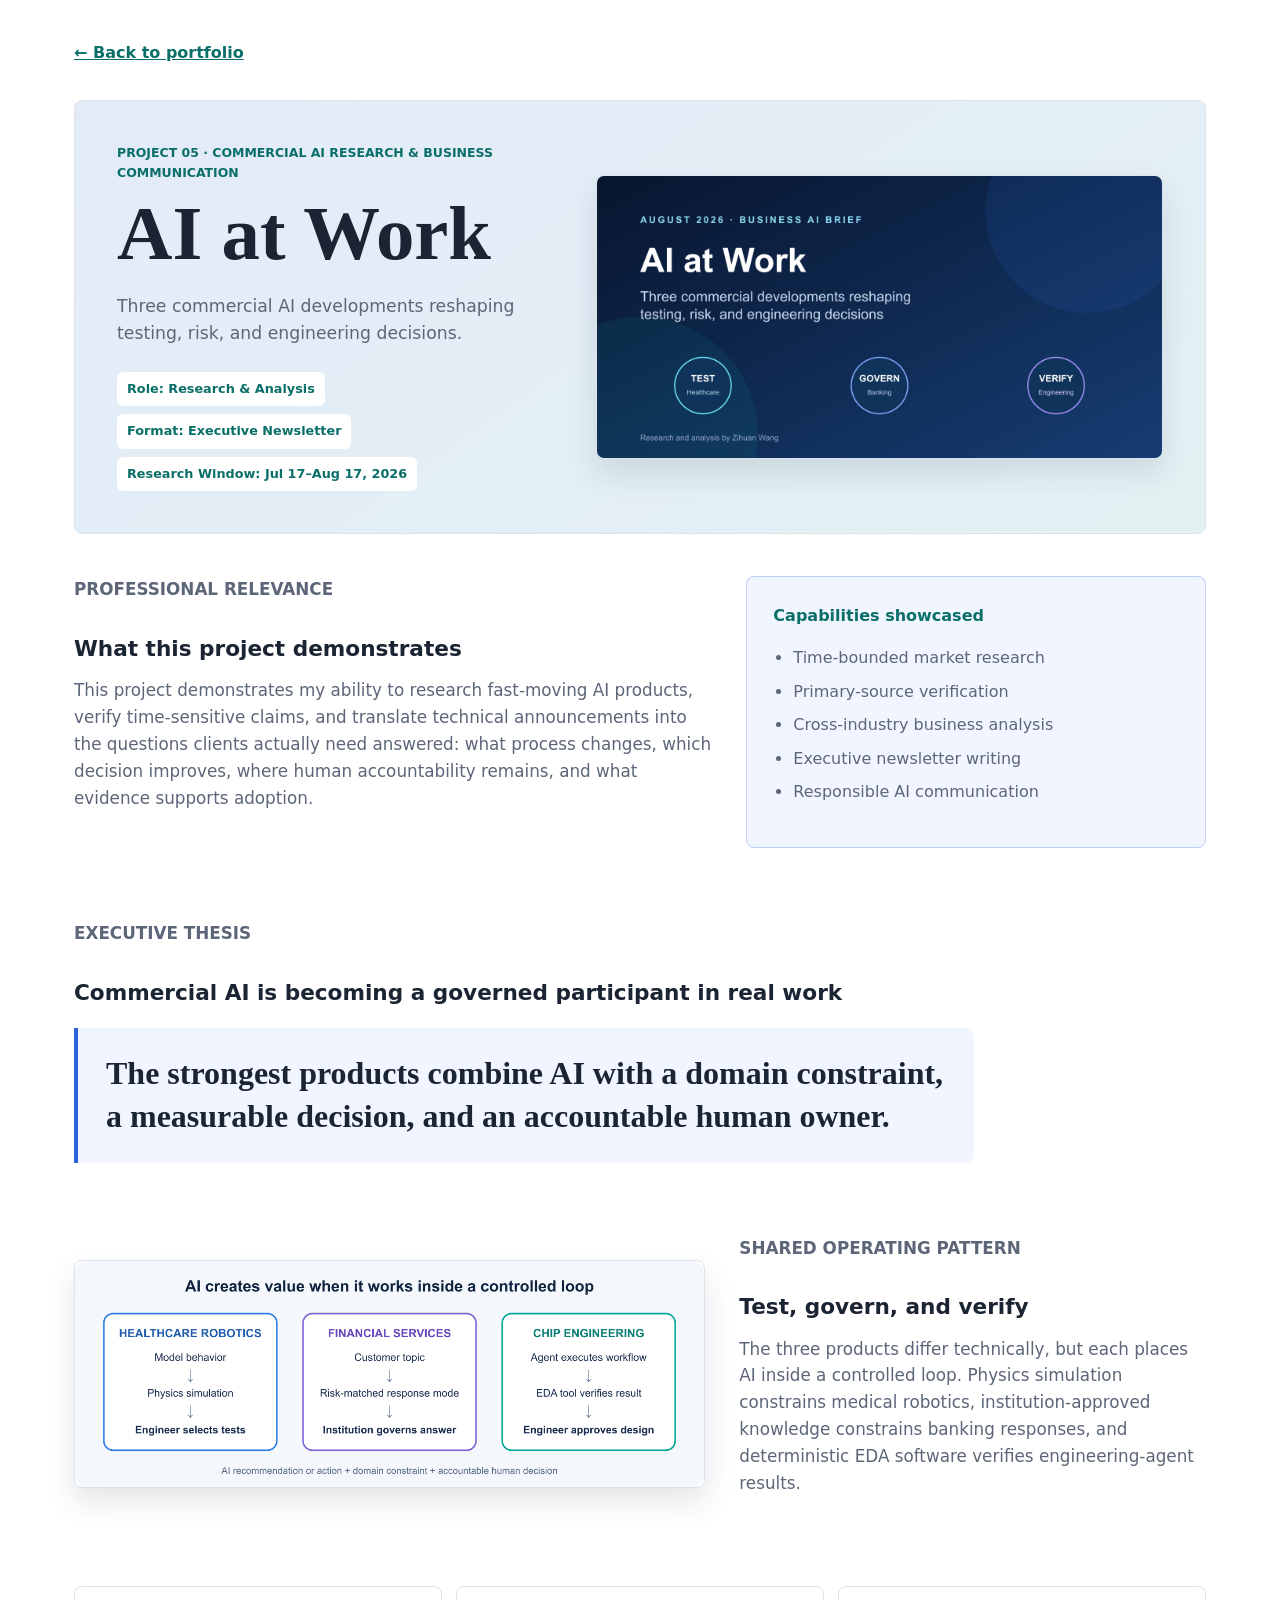
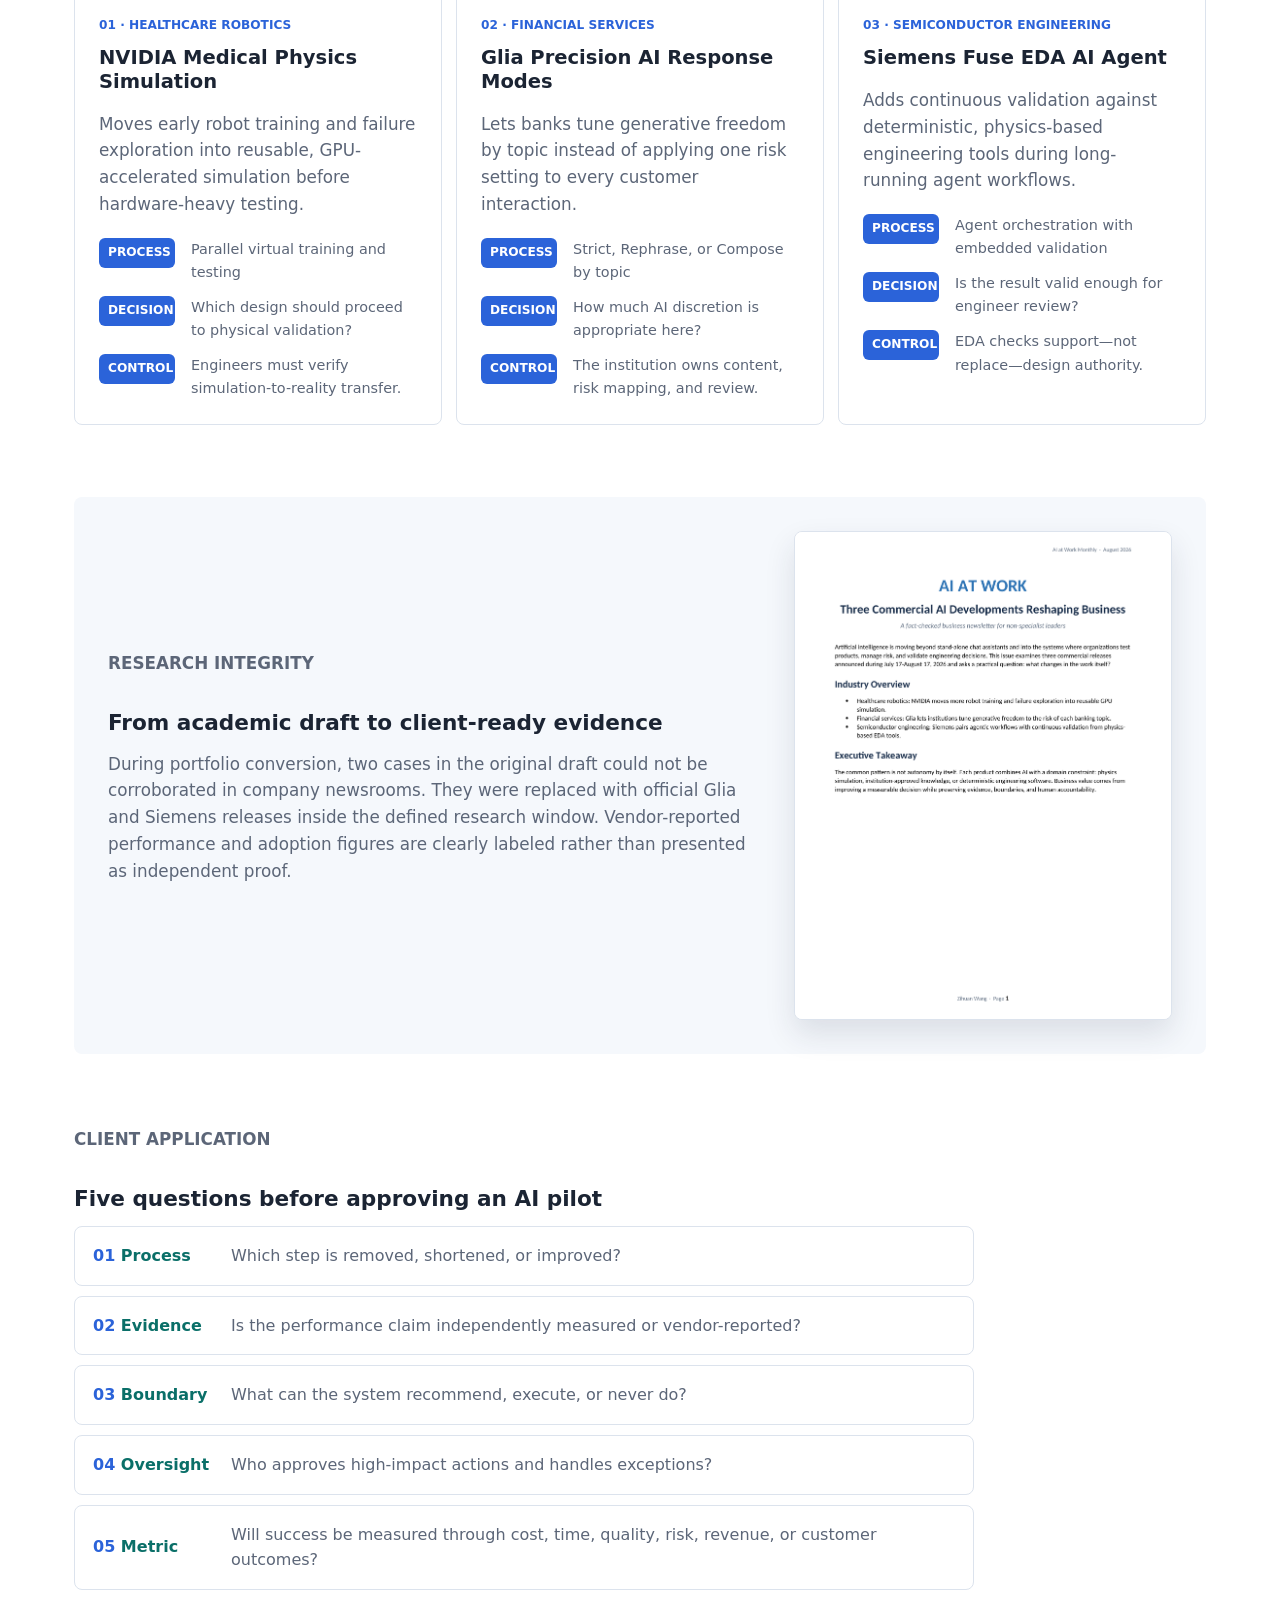
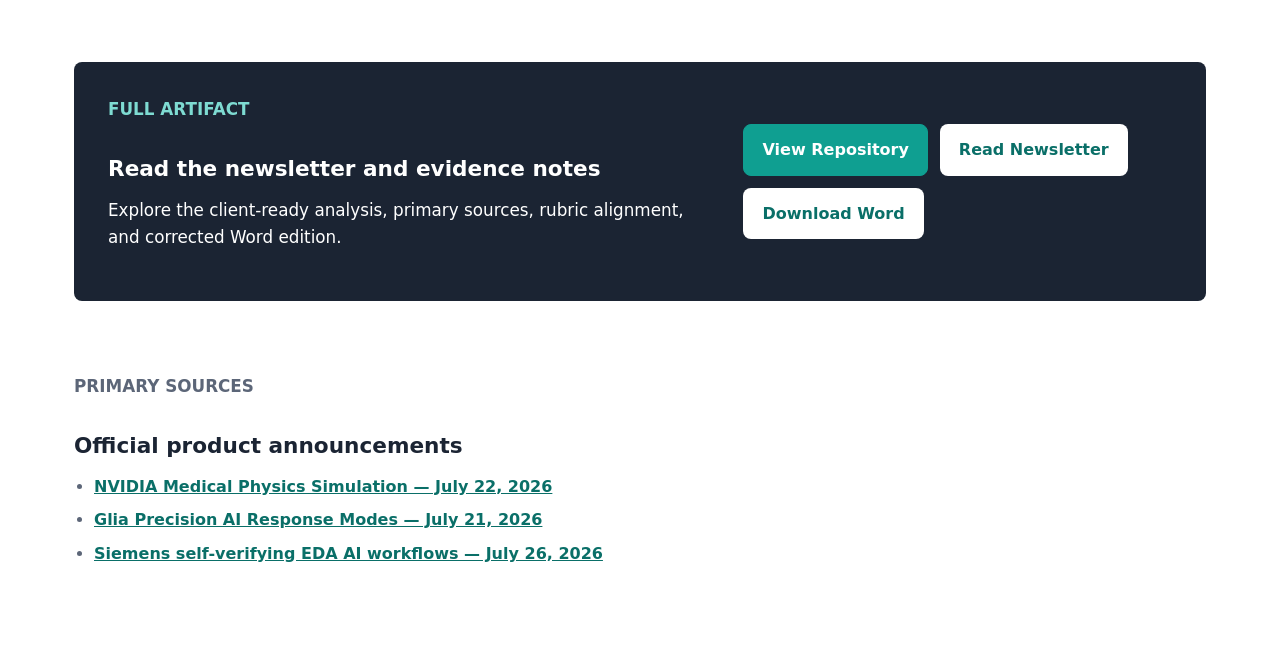
==== commit f429a19d: "Remove tool disclosure from project page" ====
--- a/artifacts/commercial-ai-business-newsletter.html
+++ b/artifacts/commercial-ai-business-newsletter.html
@@ -155,15 +155,6 @@
           </ul>
         </section>
 
-        <section class="case-section tool-disclosure">
-          <p class="eyebrow">Tool Disclosure</p>
-          <h2>How AI supported the work</h2>
-          <ul>
-            <li><strong>Claude:</strong> prototyping the original interactive newsletter presentation.</li>
-            <li><strong>ChatGPT/Codex:</strong> source verification, professional restructuring, wording refinement, and portfolio production.</li>
-            <li><strong>Human responsibility:</strong> Zihuan Wang owns the final interpretation, review, and submission.</li>
-          </ul>
-        </section>
       </section>
     </main>
   </body>
